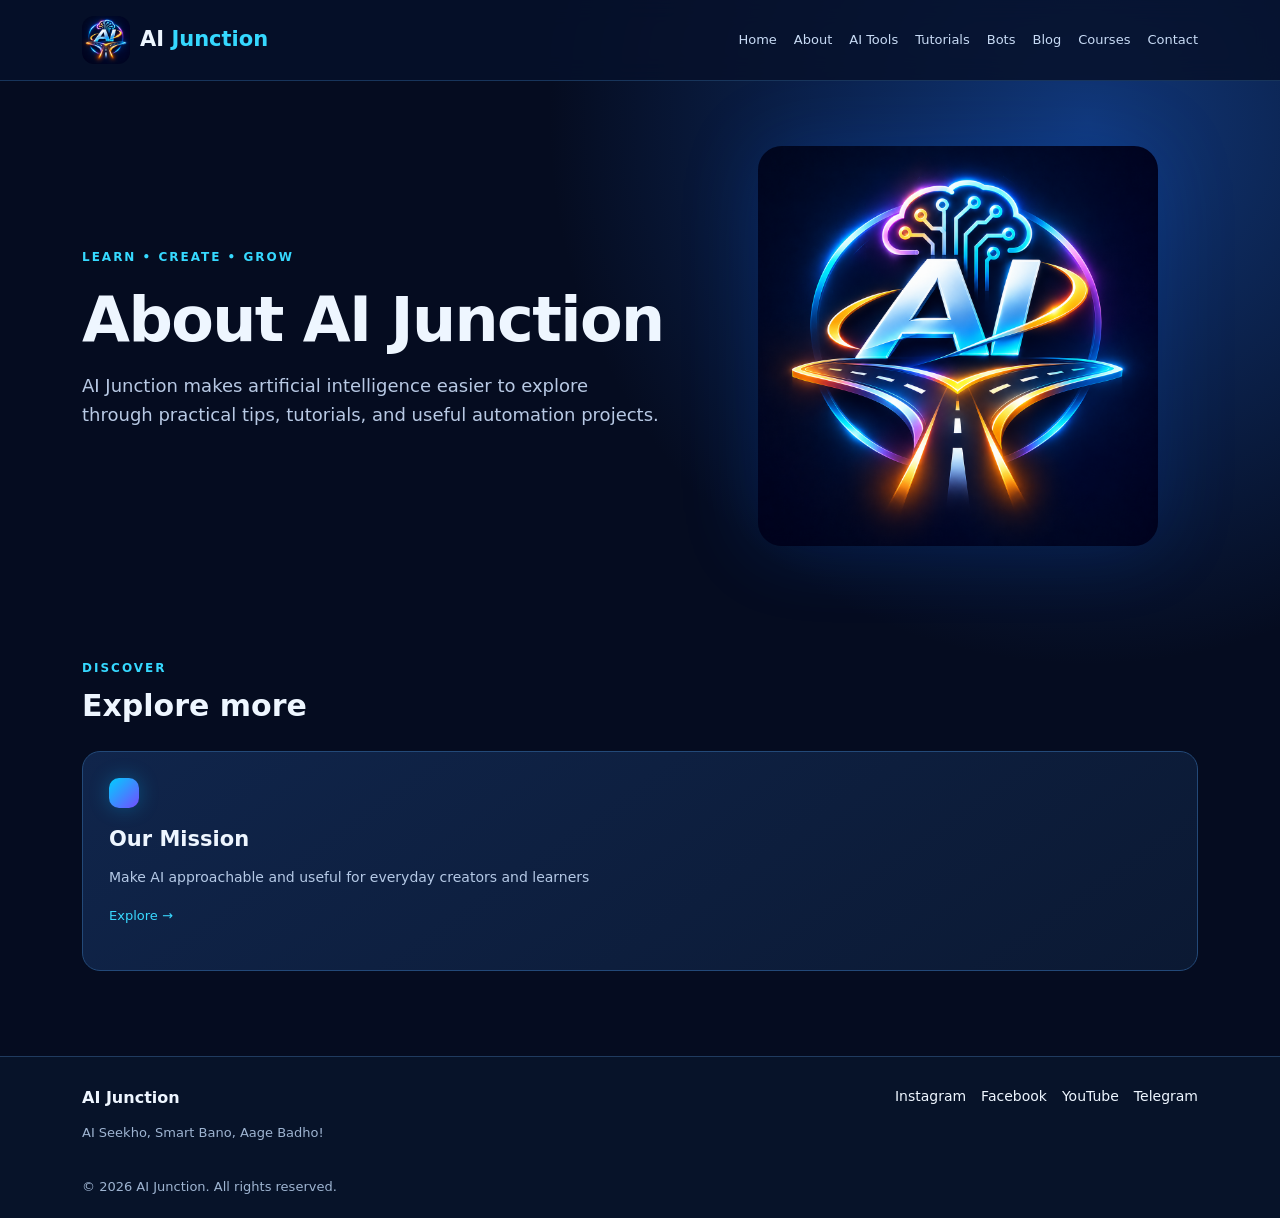
==== about.html @ a0bec38f "Add files via upload" ====
<!doctype html><html lang="en"><head><meta charset="utf-8"><meta name="viewport" content="width=device-width,initial-scale=1"><meta name="description" content="AI Junction makes artificial intelligence easier to explore through practical tips, tutorials, and useful automation projects."><title>About AI Junction | AI Junction</title><link rel="icon" href="assets/ai-junction-logo.png"><link rel="stylesheet" href="style.css"></head><body><header class="header"><div class="container top"><a class="brand" href="index.html"><img src="assets/ai-junction-logo.png" alt="AI Junction logo"><span>AI <b>Junction</b></span></a><button class="menu" aria-label="Toggle navigation" aria-expanded="false">☰</button><nav class="nav"><a href="index.html">Home</a><a href="about.html">About</a><a href="tools.html">AI Tools</a><a href="tutorials.html">Tutorials</a><a href="bots.html">Bots</a><a href="blog.html">Blog</a><a href="courses.html">Courses</a><a href="contact.html">Contact</a></nav></div></header><main><section class="hero container"><div class="hero-copy"><span class="eyebrow">LEARN • CREATE • GROW</span><h1>About AI Junction</h1><p>AI Junction makes artificial intelligence easier to explore through practical tips, tutorials, and useful automation projects.</p><div class="actions"></div></div><div class="hero-art"><img src="assets/ai-junction-logo.png" alt="AI Junction neon logo"></div></section><section class="container section"><div class="section-head"><span class="eyebrow">DISCOVER</span><h2>Explore more</h2></div><div class="cards"><a class="tile" href="tutorials.html"><span class="dot"></span><h2>Our Mission</h2><p>Make AI approachable and useful for everyday creators and learners</p><span class="more">Explore →</span></a></div></section></main><footer class="footer"><div class="container foot"><div><strong>AI Junction</strong><p>AI Seekho, Smart Bano, Aage Badho!</p></div><div class="social"><a href="https://www.instagram.com/aijunction.in/" target="_blank" rel="noopener">Instagram</a><a href="https://www.facebook.com/" target="_blank" rel="noopener">Facebook</a><a href="https://www.youtube.com/" target="_blank" rel="noopener">YouTube</a><a href="https://t.me/learn_and_earn_ai" target="_blank" rel="noopener">Telegram</a></div></div><div class="container legal">© <span id="year"></span> AI Junction. All rights reserved.</div></footer><script src="script.js"></script></body></html>
---- style.css ----
*{box-sizing:border-box}html{scroll-behavior:smooth}body{margin:0;background:#050c20;color:#eef6ff;font:16px/1.6 system-ui,-apple-system,Segoe UI,sans-serif;background-image:radial-gradient(ellipse at 85% 10%,#113778 0%,transparent 35%)}a{color:inherit;text-decoration:none}.container{max-width:1160px;margin:auto;padding:0 22px}.header{border-bottom:1px solid #18355b;background:#06112bd9;position:sticky;top:0;z-index:10;backdrop-filter:blur(12px)}.top{display:flex;align-items:center;justify-content:space-between;min-height:80px;gap:20px}.brand{display:flex;align-items:center;gap:10px;font-size:21px;font-weight:750;white-space:nowrap}.brand img{width:48px;height:48px;object-fit:cover;border-radius:12px}.brand b{color:#35d8ff}.nav{display:flex;gap:17px;flex-wrap:wrap}.nav a{font-size:13px;color:#c8dbf5}.nav a:hover,.social a:hover{color:#43dcff}.menu{display:none;background:#102a50;border:1px solid #315c86;color:white;border-radius:8px;padding:8px 12px;font-size:22px}.hero{min-height:480px;display:grid;grid-template-columns:1.25fr 1fr;align-items:center;gap:35px;padding-top:65px;padding-bottom:65px}.eyebrow{color:#36d9ff;font-size:12px;font-weight:800;letter-spacing:2px}h1{font-size:clamp(35px,5vw,62px);line-height:1.12;letter-spacing:-1.6px;margin:16px 0}h2{line-height:1.25}.hero p{font-size:18px;color:#b8c9e4;max-width:580px}.hero-art{text-align:center}.hero-art img{width:100%;max-width:400px;border-radius:24px;box-shadow:0 0 80px #0066ff30}.actions{display:flex;gap:12px;flex-wrap:wrap;margin-top:27px}.btn{background:linear-gradient(115deg,#0874e7,#02b5e6);border-radius:10px;padding:12px 20px;font-weight:700}.btn.secondary{background:#14294d;border:1px solid #345987}.section{padding-top:35px;padding-bottom:85px}.section-head h2{font-size:30px;margin:8px 0 26px}.cards{display:grid;grid-template-columns:repeat(auto-fit,minmax(225px,1fr));gap:18px}.tile{display:block;background:linear-gradient(145deg,#10254b,#0b1933);border:1px solid #234978;padding:26px;border-radius:18px;min-height:220px;transition:transform .2s,border-color .2s}.tile:hover{transform:translateY(-4px);border-color:#24cfff}.tile h2{font-size:21px;margin:18px 0 6px}.tile p{font-size:14px;color:#b5c9e6}.dot{display:block;width:30px;height:30px;border-radius:10px;background:linear-gradient(135deg,#00cfff,#744bff);box-shadow:0 0 20px #00baff50}.more{font-size:13px;color:#39d9ff}.footer{border-top:1px solid #203b5f;background:#071329}.foot{padding-top:28px;padding-bottom:20px;display:flex;justify-content:space-between;gap:25px;flex-wrap:wrap}.foot p,.legal{color:#9eb4d1;font-size:13px}.social{display:flex;gap:15px;flex-wrap:wrap;font-size:14px}.legal{padding-bottom:20px}@media(max-width:850px){.menu{display:block}.nav{display:none;position:absolute;top:80px;left:0;right:0;background:#071631;padding:20px;flex-direction:column;border-bottom:1px solid #244771}.nav.open{display:flex}.hero{grid-template-columns:1fr;text-align:center;padding-top:45px;gap:25px}.hero p{margin-left:auto;margin-right:auto}.actions{justify-content:center}.hero-art img{max-width:270px}}
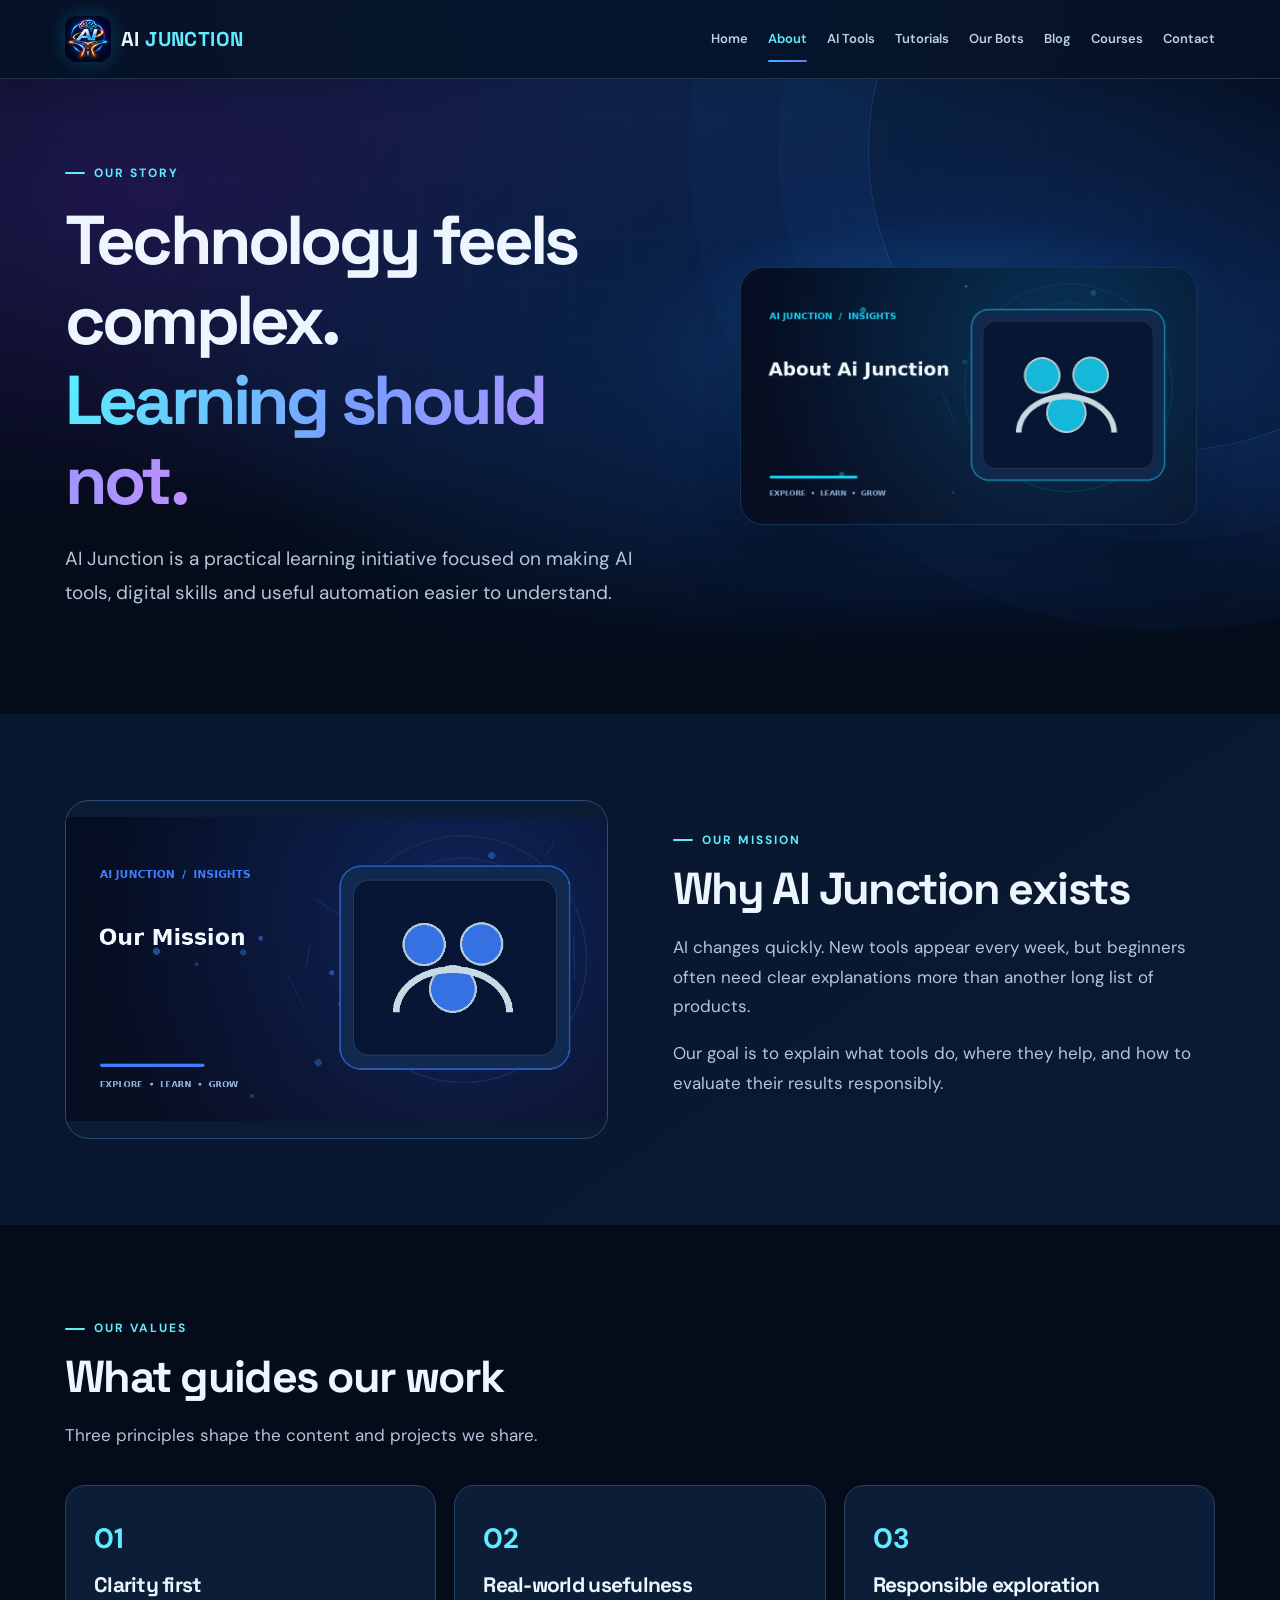
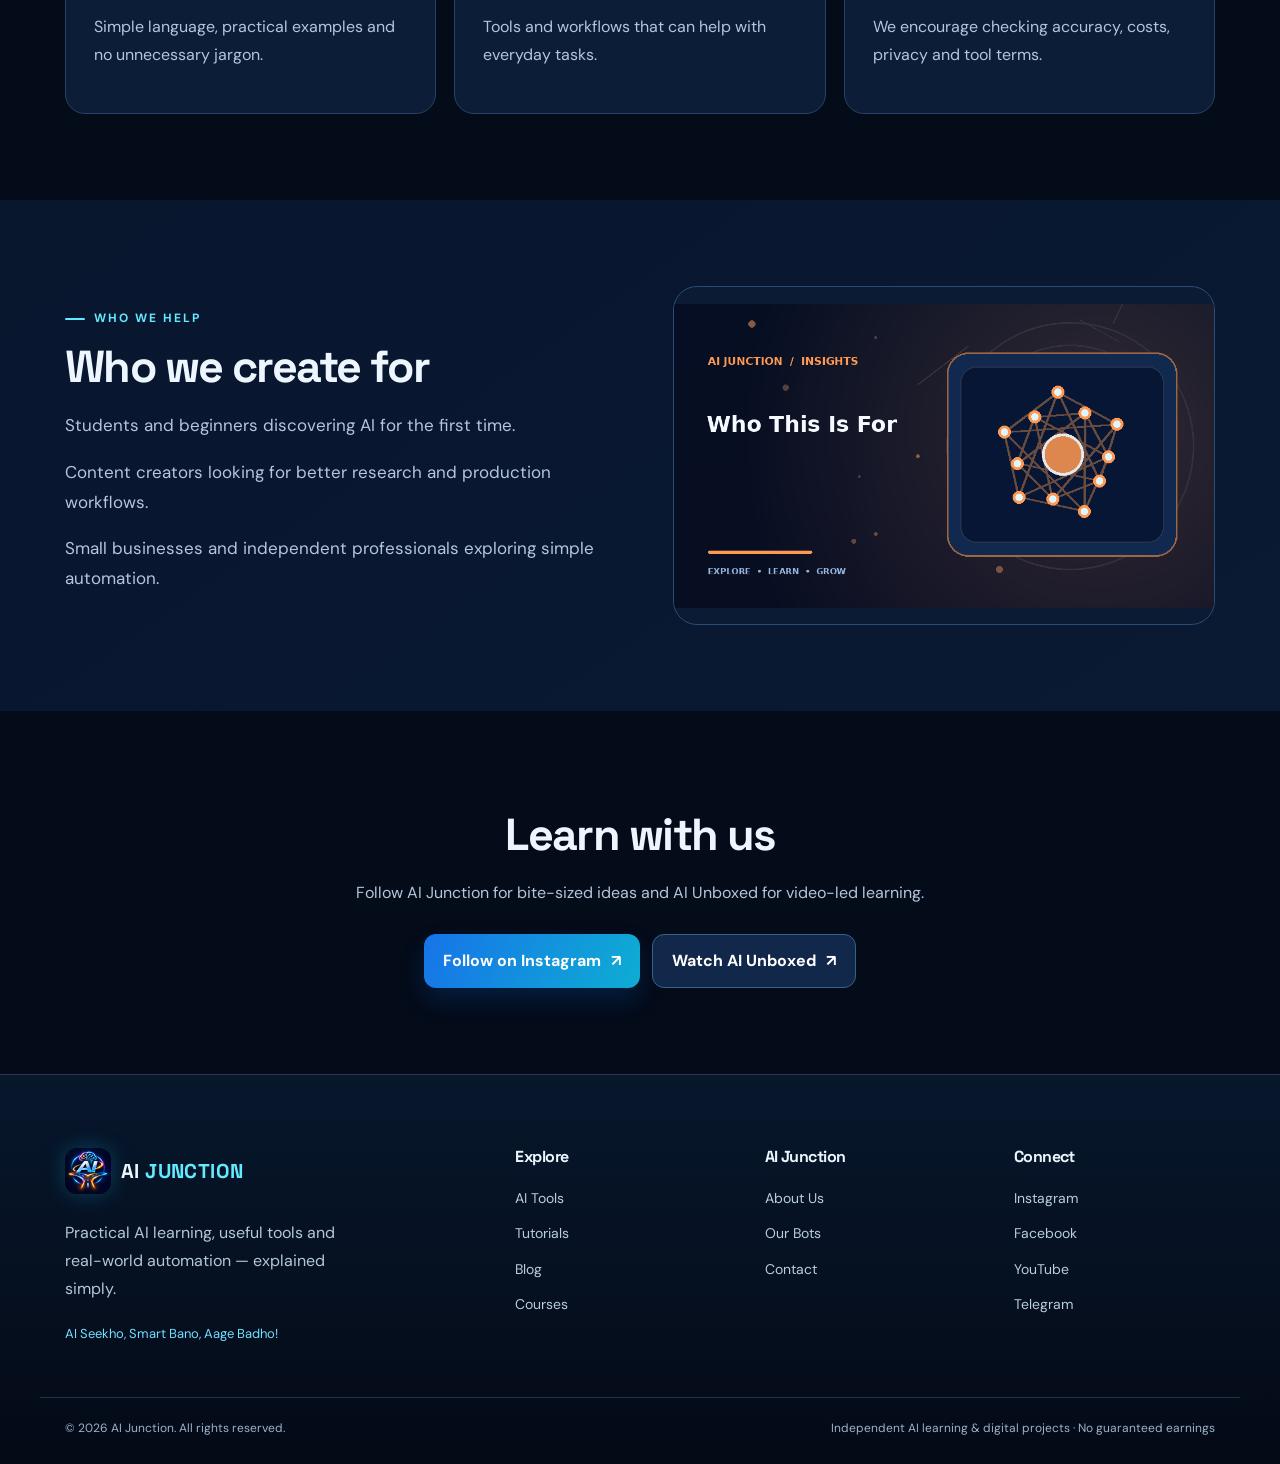
==== commit 14a80858: "Add inquiry form in contact.html" ====
--- a/about.html
+++ b/about.html
@@ -1 +1 @@
-<!doctype html><html lang="en"><head><meta charset="utf-8"><meta name="viewport" content="width=device-width,initial-scale=1"><meta name="description" content="AI Junction makes artificial intelligence easier to explore through practical tips, tutorials, and useful automation projects."><title>About AI Junction | AI Junction</title><link rel="icon" href="assets/ai-junction-logo.png"><link rel="stylesheet" href="style.css"></head><body><header class="header"><div class="container top"><a class="brand" href="index.html"><img src="assets/ai-junction-logo.png" alt="AI Junction logo"><span>AI <b>Junction</b></span></a><button class="menu" aria-label="Toggle navigation" aria-expanded="false">☰</button><nav class="nav"><a href="index.html">Home</a><a href="about.html">About</a><a href="tools.html">AI Tools</a><a href="tutorials.html">Tutorials</a><a href="bots.html">Bots</a><a href="blog.html">Blog</a><a href="courses.html">Courses</a><a href="contact.html">Contact</a></nav></div></header><main><section class="hero container"><div class="hero-copy"><span class="eyebrow">LEARN • CREATE • GROW</span><h1>About AI Junction</h1><p>AI Junction makes artificial intelligence easier to explore through practical tips, tutorials, and useful automation projects.</p><div class="actions"></div></div><div class="hero-art"><img src="assets/ai-junction-logo.png" alt="AI Junction neon logo"></div></section><section class="container section"><div class="section-head"><span class="eyebrow">DISCOVER</span><h2>Explore more</h2></div><div class="cards"><a class="tile" href="tutorials.html"><span class="dot"></span><h2>Our Mission</h2><p>Make AI approachable and useful for everyday creators and learners</p><span class="more">Explore →</span></a></div></section></main><footer class="footer"><div class="container foot"><div><strong>AI Junction</strong><p>AI Seekho, Smart Bano, Aage Badho!</p></div><div class="social"><a href="https://www.instagram.com/aijunction.in/" target="_blank" rel="noopener">Instagram</a><a href="https://www.facebook.com/" target="_blank" rel="noopener">Facebook</a><a href="https://www.youtube.com/" target="_blank" rel="noopener">YouTube</a><a href="https://t.me/learn_and_earn_ai" target="_blank" rel="noopener">Telegram</a></div></div><div class="container legal">© <span id="year"></span> AI Junction. All rights reserved.</div></footer><script src="script.js"></script></body></html>+<!doctype html><html lang="en"><head><meta charset="utf-8"><meta name="viewport" content="width=device-width, initial-scale=1"><meta name="theme-color" content="#061024"><meta name="description" content="The purpose and approach behind AI Junction"><title>About Us | AI Junction</title><link rel="icon" href="assets/logo.png"><link rel="stylesheet" href="style.css"></head><body><header class="header"><div class="container header-inner"><a class="brand" href="index.html"><img src="assets/logo.png" alt="AI Junction logo"><span>AI <b>JUNCTION</b></span></a><button class="menu-toggle" aria-label="Toggle menu" aria-expanded="false" aria-controls="primary-nav">☰</button><nav id="primary-nav" class="nav"><a href="index.html" class="">Home</a><a href="about.html" class="active">About</a><a href="tools.html" class="">AI Tools</a><a href="tutorials.html" class="">Tutorials</a><a href="bots.html" class="">Our Bots</a><a href="blog.html" class="">Blog</a><a href="courses.html" class="">Courses</a><a href="contact.html" class="">Contact</a></nav></div></header><main><section class="hero compact"><div class="container hero-layout"><div><div class="eyebrow">OUR STORY</div><h1>Technology feels complex.<br><em>Learning should not.</em></h1><p class="intro">AI Junction is a practical learning initiative focused on making AI tools, digital skills and useful automation easier to understand.</p><div class="actions"></div></div><div class="hero-image"><img class="" src="assets/images/001-about-ai-junction.png" alt="Technology feels complex.&lt;br&gt;&lt;em&gt;Learning should not.&lt;/em&gt;" loading="lazy"></div></div></section><section class="section tinted"><div class="container split "><div class="split-image"><img class="" src="assets/images/002-our-mission.png" alt="Why AI Junction exists" loading="lazy"></div><div><span class="eyebrow">OUR MISSION</span><h2>Why AI Junction exists</h2><p>AI changes quickly. New tools appear every week, but beginners often need clear explanations more than another long list of products.</p><p>Our goal is to explain what tools do, where they help, and how to evaluate their results responsibly.</p></div></div></section><section class="section"><div class="container"><div class="section-heading"><span class="eyebrow">OUR VALUES</span><h2>What guides our work</h2><p>Three principles shape the content and projects we share.</p></div><div class="principles"><div><span>01</span><h3>Clarity first</h3><p>Simple language, practical examples and no unnecessary jargon.</p></div><div><span>02</span><h3>Real-world usefulness</h3><p>Tools and workflows that can help with everyday tasks.</p></div><div><span>03</span><h3>Responsible exploration</h3><p>We encourage checking accuracy, costs, privacy and tool terms.</p></div></div></div></section><section class="section tinted"><div class="container split reverse"><div class="split-image"><img class="" src="assets/images/005-who-this-is-for.png" alt="Who we create for" loading="lazy"></div><div><span class="eyebrow">WHO WE HELP</span><h2>Who we create for</h2><p>Students and beginners discovering AI for the first time.</p><p>Content creators looking for better research and production workflows.</p><p>Small businesses and independent professionals exploring simple automation.</p></div></div></section><section class="section"><div class="container narrow center"><h2>Learn with us</h2><p>Follow AI Junction for bite-sized ideas and AI Unboxed for video-led learning.</p><div class="actions center-actions"><a class="button " href="https://www.instagram.com/aijunction.in/" target=_blank rel=noopener noreferrer>Follow on Instagram <span aria-hidden="true">↗</span></a><a class="button secondary" href="https://www.youtube.com/@AiUnboxedProLevel" target=_blank rel=noopener noreferrer>Watch AI Unboxed <span aria-hidden="true">↗</span></a></div></div></section></main><footer class="footer"><div class="container footer-top"><div class="footer-brand"><a class="brand" href="index.html"><img src="assets/logo.png" alt=""><span>AI <b>JUNCTION</b></span></a><p>Practical AI learning, useful tools and real-world automation — explained simply.</p><span class="footer-motto">AI Seekho, Smart Bano, Aage Badho!</span></div><div class="footer-col"><h3>Explore</h3><a href="tools.html" >AI Tools</a><a href="tutorials.html" >Tutorials</a><a href="blog.html" >Blog</a><a href="courses.html" >Courses</a></div><div class="footer-col"><h3>AI Junction</h3><a href="about.html" >About Us</a><a href="bots.html" >Our Bots</a><a href="contact.html" >Contact</a></div><div class="footer-col"><h3>Connect</h3><a href="https://www.instagram.com/aijunction.in/" target=_blank rel=noopener noreferrer>Instagram</a><a href="https://www.facebook.com/profile.php?id=100072546415103" target=_blank rel=noopener noreferrer>Facebook</a><a href="https://www.youtube.com/@AiUnboxedProLevel" target=_blank rel=noopener noreferrer>YouTube</a><a href="https://t.me/learn_and_earn_ai" target=_blank rel=noopener noreferrer>Telegram</a></div></div><div class="container footer-bottom"><span>© 2026 AI Junction. All rights reserved.</span><span>Independent AI learning & digital projects · No guaranteed earnings</span></div></footer><script src="main.js"></script></body></html>
--- a/style.css
+++ b/style.css
@@ -1 +1,73 @@
-*{box-sizing:border-box}html{scroll-behavior:smooth}body{margin:0;background:#050c20;color:#eef6ff;font:16px/1.6 system-ui,-apple-system,Segoe UI,sans-serif;background-image:radial-gradient(ellipse at 85% 10%,#113778 0%,transparent 35%)}a{color:inherit;text-decoration:none}.container{max-width:1160px;margin:auto;padding:0 22px}.header{border-bottom:1px solid #18355b;background:#06112bd9;position:sticky;top:0;z-index:10;backdrop-filter:blur(12px)}.top{display:flex;align-items:center;justify-content:space-between;min-height:80px;gap:20px}.brand{display:flex;align-items:center;gap:10px;font-size:21px;font-weight:750;white-space:nowrap}.brand img{width:48px;height:48px;object-fit:cover;border-radius:12px}.brand b{color:#35d8ff}.nav{display:flex;gap:17px;flex-wrap:wrap}.nav a{font-size:13px;color:#c8dbf5}.nav a:hover,.social a:hover{color:#43dcff}.menu{display:none;background:#102a50;border:1px solid #315c86;color:white;border-radius:8px;padding:8px 12px;font-size:22px}.hero{min-height:480px;display:grid;grid-template-columns:1.25fr 1fr;align-items:center;gap:35px;padding-top:65px;padding-bottom:65px}.eyebrow{color:#36d9ff;font-size:12px;font-weight:800;letter-spacing:2px}h1{font-size:clamp(35px,5vw,62px);line-height:1.12;letter-spacing:-1.6px;margin:16px 0}h2{line-height:1.25}.hero p{font-size:18px;color:#b8c9e4;max-width:580px}.hero-art{text-align:center}.hero-art img{width:100%;max-width:400px;border-radius:24px;box-shadow:0 0 80px #0066ff30}.actions{display:flex;gap:12px;flex-wrap:wrap;margin-top:27px}.btn{background:linear-gradient(115deg,#0874e7,#02b5e6);border-radius:10px;padding:12px 20px;font-weight:700}.btn.secondary{background:#14294d;border:1px solid #345987}.section{padding-top:35px;padding-bottom:85px}.section-head h2{font-size:30px;margin:8px 0 26px}.cards{display:grid;grid-template-columns:repeat(auto-fit,minmax(225px,1fr));gap:18px}.tile{display:block;background:linear-gradient(145deg,#10254b,#0b1933);border:1px solid #234978;padding:26px;border-radius:18px;min-height:220px;transition:transform .2s,border-color .2s}.tile:hover{transform:translateY(-4px);border-color:#24cfff}.tile h2{font-size:21px;margin:18px 0 6px}.tile p{font-size:14px;color:#b5c9e6}.dot{display:block;width:30px;height:30px;border-radius:10px;background:linear-gradient(135deg,#00cfff,#744bff);box-shadow:0 0 20px #00baff50}.more{font-size:13px;color:#39d9ff}.footer{border-top:1px solid #203b5f;background:#071329}.foot{padding-top:28px;padding-bottom:20px;display:flex;justify-content:space-between;gap:25px;flex-wrap:wrap}.foot p,.legal{color:#9eb4d1;font-size:13px}.social{display:flex;gap:15px;flex-wrap:wrap;font-size:14px}.legal{padding-bottom:20px}@media(max-width:850px){.menu{display:block}.nav{display:none;position:absolute;top:80px;left:0;right:0;background:#071631;padding:20px;flex-direction:column;border-bottom:1px solid #244771}.nav.open{display:flex}.hero{grid-template-columns:1fr;text-align:center;padding-top:45px;gap:25px}.hero p{margin-left:auto;margin-right:auto}.actions{justify-content:center}.hero-art img{max-width:270px}}+
+@import url('https://fonts.googleapis.com/css2?family=DM+Sans:wght@400;500;600;700&family=Space+Grotesk:wght@400;500;600;700&display=swap');
+:root{--bg:#050c1c;--panel:#0c1b36;--panel2:#101f3c;--line:#233a5b;--text:#edf6ff;--muted:#b4c6db;--cyan:#4bddff;--blue:#2785ef}
+*{box-sizing:border-box}html{scroll-behavior:smooth}body{margin:0;background:var(--bg);color:var(--text);font:16px/1.75 'DM Sans',sans-serif}a{color:inherit;text-decoration:none}img{max-width:100%;display:block}h1,h2,h3{font-family:'Space Grotesk',sans-serif;line-height:1.16;letter-spacing:-.035em}h1{font-size:clamp(42px,5.4vw,78px);margin:16px 0 22px}h2{font-size:clamp(30px,3.5vw,47px);margin:12px 0 18px}h3{font-size:21px;margin:10px 0}p{color:var(--muted)}em{font-style:normal;color:var(--cyan)}.container{max-width:1200px;padding:0 25px;margin:auto}.header{position:sticky;top:0;z-index:30;background:#071226eb;backdrop-filter:blur(18px);border-bottom:1px solid #20334f}.header-inner{display:flex;justify-content:space-between;align-items:center;min-height:78px;gap:24px}.brand{display:inline-flex;align-items:center;gap:10px;white-space:nowrap;font:700 20px 'Space Grotesk';letter-spacing:.02em}.brand img{width:46px;height:46px;border-radius:12px}.brand b{color:var(--cyan)}.nav{display:flex;gap:20px;align-items:center}.nav a{font-size:13px;font-weight:600;color:#bed0e6}.nav a:hover,.nav a.active{color:var(--cyan)}.menu-toggle{display:none;background:#12284a;border:1px solid #35577a;border-radius:10px;color:white;padding:7px 12px;font-size:22px}.hero{padding:104px 0 100px;background:radial-gradient(ellipse at 80% 30%,#123c72 0%,transparent 49%),radial-gradient(ellipse at 0 0,#10204c,transparent 42%)}.hero.compact{padding:76px 0}.hero-layout{display:grid;grid-template-columns:1.1fr .9fr;gap:55px;align-items:center}.eyebrow{display:block;color:var(--cyan);font-size:12px;font-weight:700;letter-spacing:.17em;text-transform:uppercase}.intro{font-size:19px;line-height:1.8;max-width:650px}.hero-image img{width:100%;aspect-ratio:16/11;object-fit:cover;border-radius:28px;border:1px solid #3d6090;box-shadow:0 30px 90px #0485ff2b}.actions{display:flex;gap:12px;flex-wrap:wrap;margin-top:27px}.button{display:inline-flex;gap:10px;align-items:center;background:linear-gradient(115deg,#1774e8,#0eadd3);color:white;font-weight:700;border-radius:12px;padding:12px 19px;transition:transform .2s}.button:hover{transform:translateY(-3px)}.button.secondary{background:#12284b;border:1px solid #37618d}.section{padding:86px 0}.section.tinted,.tinted{background:linear-gradient(145deg,#08162e,#091a32)}.section-heading{max-width:780px;margin-bottom:34px}.section-heading p{font-size:17px}.card-grid{display:grid;grid-template-columns:repeat(3,minmax(0,1fr));gap:22px}.card{overflow:hidden;border:1px solid var(--line);border-radius:23px;background:linear-gradient(150deg,#102446,#0a162c);transition:transform .25s,border-color .25s}.card:hover{transform:translateY(-5px);border-color:#398acb}.card img{width:100%;aspect-ratio:16/9;object-fit:cover}.card-content{padding:22px}.card-content p{font-size:14px;margin-bottom:12px}.inline-link{font-size:14px;font-weight:700;color:var(--cyan)}.split{display:grid;grid-template-columns:1fr 1fr;align-items:center;gap:65px}.split.reverse .split-image{order:2}.split-image img{width:100%;border-radius:24px;aspect-ratio:16/10;object-fit:cover;border:1px solid #2b4c74}.split p{font-size:17px}.principles{display:grid;grid-template-columns:repeat(3,1fr);gap:18px}.principles>div,.feature-strip>div{background:#0c1d38;border:1px solid #284263;border-radius:20px;padding:28px}.principles span{font-size:28px;color:var(--cyan);font-weight:700}.feature-strip{display:grid;grid-template-columns:repeat(3,1fr);gap:18px}.feature-strip strong{font-size:19px}.cta{padding:45px;border-radius:26px;border:1px solid #2e5d91;background:linear-gradient(110deg,#112c57,#0d2041);display:flex;justify-content:space-between;gap:28px;align-items:center}.cta .actions{min-width:270px}.narrow{max-width:780px}.center{text-align:center}.center-actions{justify-content:center}.product{display:grid;grid-template-columns:1fr 1fr;gap:60px;align-items:center}.product-visual img{width:100%;border-radius:26px}.checklist{padding-left:20px;color:#d6e8f8;line-height:2.2}.muted{font-size:13px}.video-feature,.contact-note{display:grid;grid-template-columns:1.15fr .85fr;gap:60px;align-items:center}.video-feature img,.contact-note img{border-radius:24px;width:100%}.notice{border:1px solid #2b4c73;border-radius:22px;background:#10213d;padding:36px;max-width:900px}.contact-grid{display:grid;grid-template-columns:repeat(2,1fr);gap:20px}.contact-tile{display:block;padding:30px;border:1px solid #2c4667;border-radius:22px;background:#0d203e}.contact-tile:hover{border-color:#45d7ff}.contact-symbol{display:inline-grid;place-items:center;width:49px;height:49px;border-radius:14px;background:#17416a;color:#60e6ff;font-size:29px}.footer{background:#061021;border-top:1px solid #253957;padding-top:65px}.footer-top{display:grid;grid-template-columns:2fr repeat(3,1fr);gap:48px;padding-bottom:50px}.footer-brand p{max-width:290px}.footer-motto{color:#71dfff;font-size:13px}.footer-col{display:flex;flex-direction:column;gap:11px}.footer-col h3{font-size:16px;margin:0 0 8px}.footer-col a{color:#b9cce0;font-size:14px}.footer-col a:hover{color:#4bddff}.footer-bottom{border-top:1px solid #1c3452;padding-top:20px;padding-bottom:25px;display:flex;justify-content:space-between;gap:12px;flex-wrap:wrap;color:#9bb2ca;font-size:12px}a:focus-visible,button:focus-visible{outline:2px solid #ffbd5e;outline-offset:4px}
+@media(max-width:1000px){.nav{gap:10px}.nav a{font-size:12px}.hero-layout,.split,.product,.video-feature,.contact-note{gap:28px}.footer-top{gap:20px}}
+@media(max-width:760px){.menu-toggle{display:block}.nav{display:none;position:absolute;top:77px;left:0;right:0;background:#081831;padding:20px 25px;flex-direction:column;align-items:stretch;border-bottom:1px solid #34547c}.nav.open{display:flex}.nav a{font-size:15px;padding:7px 0}.hero-layout,.split,.product,.video-feature,.contact-note{grid-template-columns:1fr}.split.reverse .split-image{order:0}.hero{padding:58px 0}.hero.compact{padding:45px 0}.section{padding:56px 0}.card-grid,.principles,.feature-strip{grid-template-columns:repeat(2,1fr)}.footer-top{grid-template-columns:repeat(2,1fr)}.cta{display:block}.contact-grid{grid-template-columns:1fr}}
+@media(max-width:520px){.card-grid,.principles,.feature-strip,.footer-top{grid-template-columns:1fr}.container{padding:0 18px}.hero h1{font-size:43px}.cta{padding:24px}.section{padding:44px 0}.footer{padding-top:42px}}
+@media(prefers-reduced-motion:reduce){*{scroll-behavior:auto!important;transition:none!important}}
+
+/* V3 — premium visual system */
+:root{--bg:#040b19;--panel:#0a1933;--line:#29436a;--cyan:#62eaff}
+body{background:radial-gradient(ellipse 60% 25% at 50% -3%,#0e315d 0,transparent 100%),var(--bg)}
+.header{background:#061226d9;box-shadow:0 8px 30px #0002}
+.brand img{box-shadow:0 0 20px #18c8ff40}
+.nav a{transition:color .25s}
+.nav a.active{position:relative}
+.nav a.active:after{content:"";position:absolute;bottom:-12px;left:0;right:0;height:2px;background:linear-gradient(90deg,#34b5ff,#7b70ff);border-radius:3px}
+.hero{position:relative;isolation:isolate;overflow:hidden;background:radial-gradient(ellipse at 75% 42%,#143b73 0%,#0a2047 25%,transparent 60%),radial-gradient(ellipse at 12% 18%,#1d164a,transparent 45%);min-height:590px;display:flex;align-items:center}
+.hero.compact{min-height:475px}
+.hero:before{content:"";position:absolute;inset:0;z-index:-1;opacity:.34;background-image:linear-gradient(#5eb5ff13 1px,transparent 1px),linear-gradient(90deg,#5eb5ff13 1px,transparent 1px);background-size:52px 52px;mask-image:linear-gradient(to bottom,transparent,#000 20%,transparent 100%)}
+.hero:after{content:"";position:absolute;right:-190px;top:-230px;width:600px;height:600px;border-radius:50%;border:1px solid #4b9fff33;box-shadow:0 0 0 90px #2f82e608,0 0 0 180px #2f82e608;pointer-events:none;z-index:-1}
+.hero h1{font-weight:700;letter-spacing:-.055em}
+.hero h1 em{background:linear-gradient(110deg,#59efff,#7b9cff,#bf90ff);background-clip:text;-webkit-background-clip:text;color:transparent}
+.hero-image{position:relative;display:flex;align-items:center;justify-content:center;min-width:0;padding:18px}
+.hero-image:before{content:"";position:absolute;inset:12% 5%;border-radius:50%;background:#2485f6;filter:blur(70px);opacity:.25;z-index:-1;animation:aura 7s ease-in-out infinite alternate}
+.hero-image img{width:100%;height:auto;max-height:430px;aspect-ratio:auto;object-fit:contain;object-position:center;border:1px solid #36679a55;background:#08182b;border-radius:24px;box-shadow:0 25px 65px #0007,0 0 40px #007dff18;animation:floatArt 7s ease-in-out infinite}
+.hero.compact .hero-image img{max-height:360px}
+.eyebrow{display:inline-flex;align-items:center;gap:9px}
+.eyebrow:before{content:"";width:20px;height:2px;border-radius:3px;background:currentColor}
+.button{box-shadow:0 12px 25px #005ab73d;transition:transform .25s,box-shadow .25s,filter .25s}
+.button:hover{transform:translateY(-4px);box-shadow:0 16px 36px #1189ff55;filter:brightness(1.12)}
+.button.secondary{box-shadow:none}
+.card{position:relative;box-shadow:0 10px 30px #0002;transition:transform .35s,border-color .35s,box-shadow .35s}
+.card:before{content:"";position:absolute;inset:0;pointer-events:none;border-radius:inherit;background:linear-gradient(140deg,#75e8ff12,transparent 50%);opacity:0;transition:opacity .3s}
+.card:hover{transform:translateY(-8px);border-color:#5bc7ff88;box-shadow:0 20px 55px #0076ee22}
+.card:hover:before{opacity:1}
+.card img{object-fit:contain;background:radial-gradient(ellipse at 50% 50%,#153e6e,#07172d);padding:8px}
+.split-image img,.product-visual img,.video-feature img,.contact-note img{height:auto;max-height:480px;object-fit:contain;background:#0b1b33}
+.section-heading h2{max-width:700px}
+.principles>div,.feature-strip>div,.contact-tile{transition:transform .3s,border-color .3s,background .3s}
+.principles>div:hover,.feature-strip>div:hover,.contact-tile:hover{transform:translateY(-5px);border-color:#5fcaff;background:#10274b}
+.footer{background:linear-gradient(180deg,#07172c,#040a16)}
+.footer-top{padding-top:8px}
+.footer-col a{transition:color .2s,transform .2s}
+.footer-col a:hover{transform:translateX(3px)}
+/* Reveal only when JS has initialized; content stays visible without JS */
+.js-motion .reveal{opacity:0;transform:translateY(26px);transition:opacity .7s ease,transform .7s cubic-bezier(.2,.8,.2,1)}
+.js-motion .reveal.visible{opacity:1;transform:none}
+@keyframes floatArt{0%,100%{transform:translateY(0)}50%{transform:translateY(-11px)}}
+@keyframes aura{from{opacity:.16;transform:scale(.92)}to{opacity:.35;transform:scale(1.08)}}
+@media(max-width:760px){.nav a.active:after{display:none}.hero{min-height:unset;padding:65px 0}.hero.compact{min-height:unset;padding:55px 0}.hero-image img{max-height:340px}.hero.compact .hero-image img{max-height:300px}.hero:after{width:300px;height:300px;right:-130px;top:-90px}.hero-image{padding:8px}}
+@media(prefers-reduced-motion:reduce){.hero-image img,.hero-image:before{animation:none!important}.js-motion .reveal{opacity:1!important;transform:none!important;transition:none!important}}
+
+/* Contact inquiry */
+#inquiry { scroll-margin-top: 86px; }
+.inquiry-layout { display:grid; grid-template-columns:minmax(0, .85fr) minmax(0, 1.15fr); align-items:center; gap:clamp(24px, 6vw, 70px); }
+.inquiry-intro h2 { margin-top:0; max-width:14ch; }
+.inquiry-intro img { width:100%; max-width:420px; max-height:245px; object-fit:contain; margin-top:24px; border:1px solid var(--line); border-radius:20px; background:#08182b; }
+.inquiry-form { background:linear-gradient(155deg,#132a50,#0b172d); border:1px solid #345680; border-radius:24px; padding:clamp(20px,4vw,36px); box-shadow:0 20px 45px #0003; }
+.inquiry-form h3 { margin:0 0 23px; font-size:clamp(24px,3vw,32px); }
+.inquiry-fields { display:grid; grid-template-columns:repeat(2,minmax(0,1fr)); gap:16px; }
+.inquiry-form label { display:grid; gap:6px; margin-bottom:16px; font-size:14px; font-weight:700; }
+.inquiry-form input,.inquiry-form textarea { width:100%; min-width:0; padding:10px 13px; border:1px solid #41618d; border-radius:10px; background:#08172f; color:var(--text); font:inherit; font-size:16px; font-weight:400; }
+.inquiry-form textarea { resize:vertical; min-height:105px; }
+.inquiry-form input::placeholder,.inquiry-form textarea::placeholder { color:#9bb1cd; }
+.inquiry-form input:focus,.inquiry-form textarea:focus { outline:2px solid var(--cyan); outline-offset:2px; }
+.inquiry-form .button { border:0; cursor:pointer; font:inherit; font-weight:700; }
+.inquiry-form .button:disabled { cursor:wait; opacity:.72; transform:none; }
+.inquiry-note { font-size:13px; margin:-6px 0 18px; }
+.inquiry-status { margin:16px 0 0; color:var(--cyan); }
+.inquiry-status[data-error] { color:#ffc0ca; }
+@media(max-width:760px) { .inquiry-layout { grid-template-columns:1fr; } .inquiry-intro img { display:none; } }
+@media(max-width:520px) { .inquiry-fields { grid-template-columns:1fr; gap:0; } }
